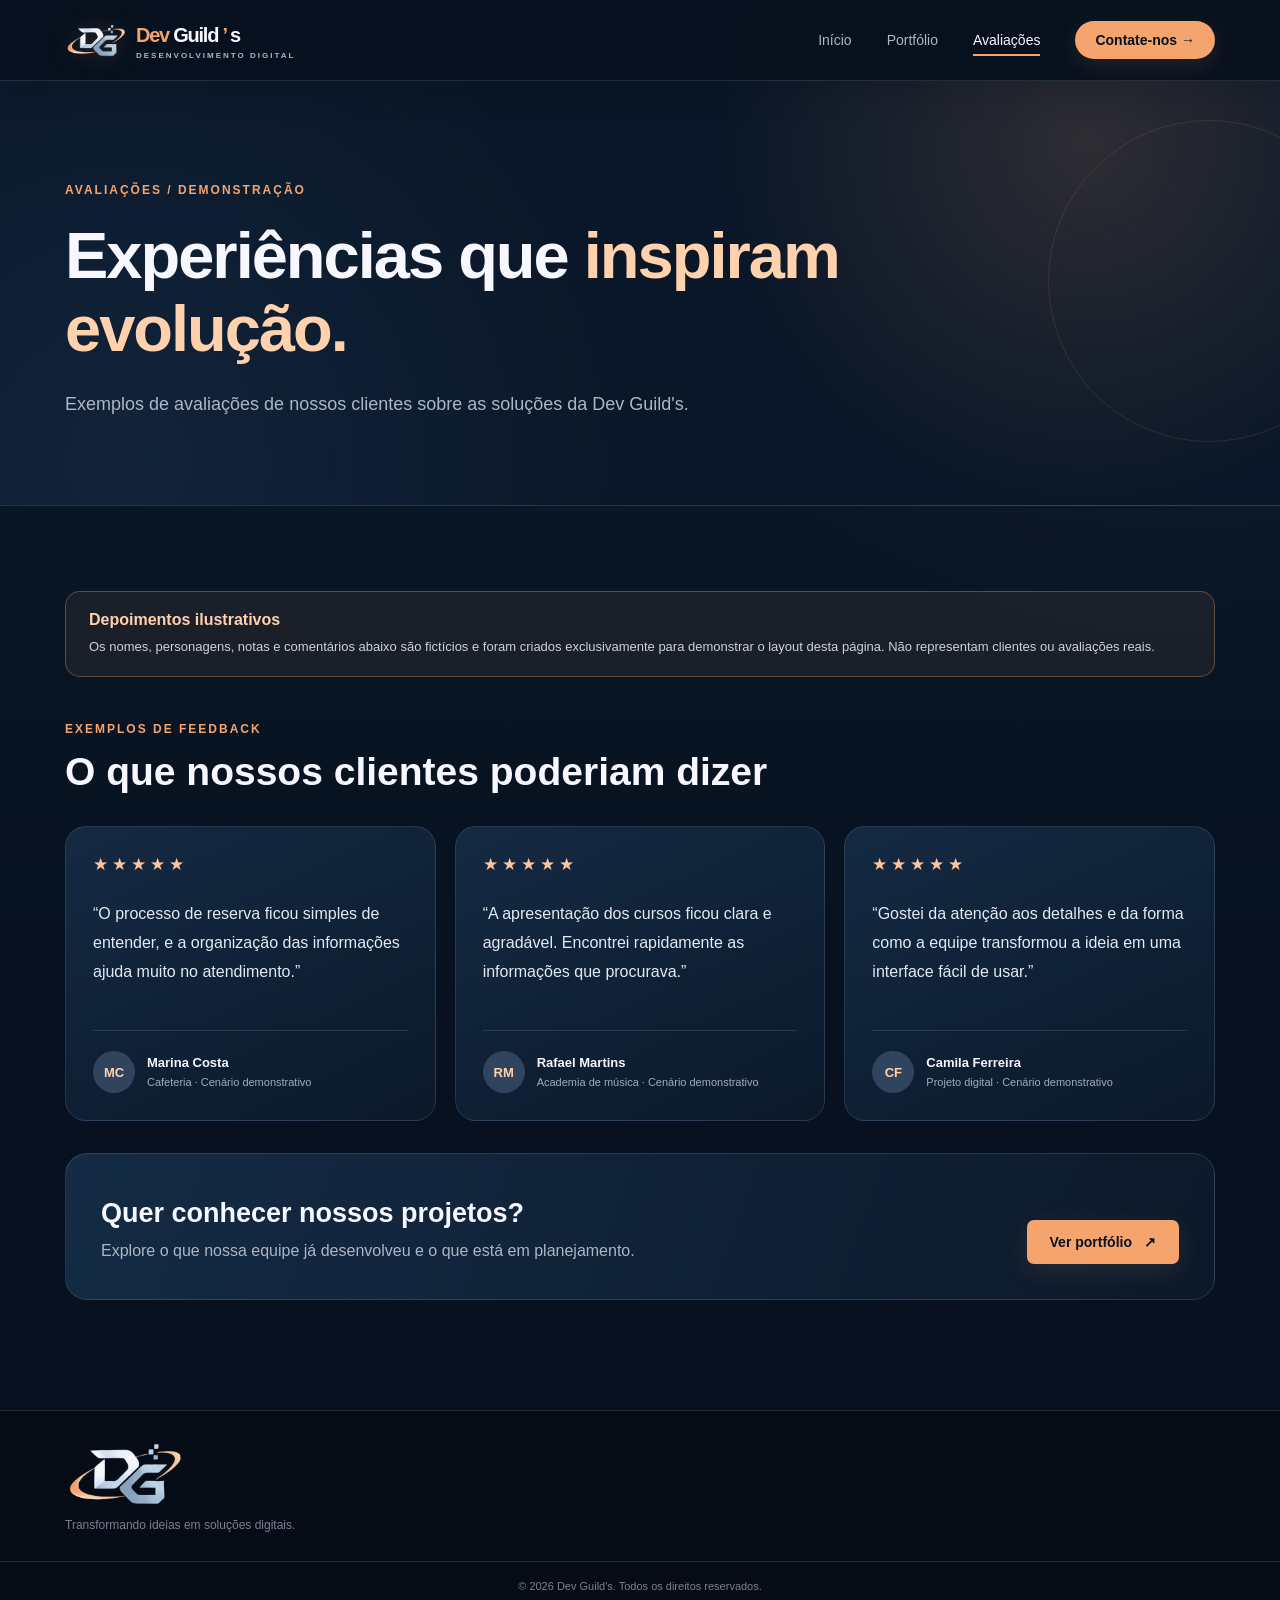
==== avaliacoes.html @ 4b27360e "Add files via upload" ====
<!doctype html>
<html lang="pt-BR">
<head>
    <meta charset="utf-8" />
    <meta content="width=device-width, initial-scale=1.0" name="viewport" />
    <meta
      content="Avaliações — Dev Guild’s, soluções digitais e tecnologia."
      name="description"
    />
    <title>Avaliações | Dev Guild's</title>
    <link href="style.css" rel="stylesheet" />

</head>
<body>
    <!-- CABEÇALHO -->
    <header class="cabecalho">
        <div class="container">
            <a class="logo" href="index.html">
            <img alt="Logo Dev Guild's" src="assets/logo-DevGuild's.png" />
            <span class="marca-nome">
                <span class="marca-dev"> Dev </span>
                <span class="marca-guild">
                Guild
                <span class="marca-apostrofo"> ’ </span>
                s
                </span>
                <small> DESENVOLVIMENTO DIGITAL </small>
            </span>
            </a>

            <nav class="menu" id="menu">
                <a href="index.html"> Início </a>
                <a href="portfolio.html"> Portfólio </a>
                <a class="ativo" href="avaliacoes.html"> Avaliações </a>
                <a class="botao-contato" href="contato.html"> Contate-nos <span> → </span></a>
            </nav>

            <button aria-label="Abrir menu" class="botao-menu" id="botaoMenu">
                ☰
            </button>
        </div>
    </header>

    <main class="pagina-interna">
        <section class="pagina-hero">
            <div class="container">
                <span class="destaque-pequeno"> AVALIAÇÕES / DEMONSTRAÇÃO </span>
                <h1> Experiências que <span> inspiram evolução. </span></h1>
                <p>
                    Exemplos de avaliações de nossos clientes sobre as soluções da Dev
                    Guild's.
                </p>
            </div>
        </section>

        <section class="pagina-secao">
            <div class="container">

                <div class="aviso-demo">
                    <strong> Depoimentos ilustrativos </strong>
                    <p>
                        Os nomes, personagens, notas e comentários abaixo são fictícios e
                        foram criados exclusivamente para demonstrar o layout desta
                        página. Não representam clientes ou avaliações reais.
                    </p>
                </div>

                <div class="secao-cabecalho">
                    <div>
                        <span class="destaque-pequeno"> EXEMPLOS DE FEEDBACK </span>
                        <h2>O que nossos clientes poderiam dizer</h2>
                    </div>
                </div>

                <div class="avaliacoes-grid">
                    <article class="avaliacao-card">
                        <div aria-label="Cinco estrelas" class="avaliacao-estrelas">
                            ★★★★★
                        </div>
                        <p class="avaliacao-frase">
                            “O processo de reserva ficou simples de entender, e a
                            organização das informações ajuda muito no atendimento.”
                        </p>
                        
                    
                        <div class="avaliacao-pessoa">
                            <span aria-hidden="true" class="avaliacao-avatar"> MC </span>
                            <div>
                                <strong> Marina Costa </strong>
                                <small> Cafeteria · Cenário demonstrativo </small>
                            </div>
                        </div>
                    </article>

                    <article class="avaliacao-card">
                        <div aria-label="Cinco estrelas" class="avaliacao-estrelas">
                            ★★★★★
                        </div>
                        <p class="avaliacao-frase">
                            “A apresentação dos cursos ficou clara e agradável. Encontrei
                            rapidamente as informações que procurava.”
                        </p>
                        <div class="avaliacao-pessoa">
                            <span aria-hidden="true" class="avaliacao-avatar"> RM </span>
                            <div>
                                <strong> Rafael Martins </strong>
                                <small> Academia de música · Cenário demonstrativo </small>
                            </div>
                        </div>
                    </article>

                    <article class="avaliacao-card">
                        <div aria-label="Cinco estrelas" class="avaliacao-estrelas">
                            ★★★★★
                        </div>
                        <p class="avaliacao-frase">
                            “Gostei da atenção aos detalhes e da forma como a equipe
                            transformou a ideia em uma interface fácil de usar.”
                        </p>
                        <div class="avaliacao-pessoa">
                            <span aria-hidden="true" class="avaliacao-avatar"> CF </span>
                            <div>
                                <strong> Camila Ferreira </strong>
                                <small> Projeto digital · Cenário demonstrativo </small>
                            </div>
                        </div>
                    </article>
                </div>

                <div class="projeto-convite">
                    <div>
                        <h2>Quer conhecer nossos projetos?</h2>
                        <p>
                            Explore o que nossa equipe já desenvolveu e o que está em
                            planejamento.
                        </p>
                    </div>
                    <a class="botao-principal" href="portfolio.html"> Ver portfólio <span> ↗ </span></a>
                </div>
            </div>
        </section>
    </main>

    <!-- RODAPÉ -->
    <footer class="rodape">
        <div class="container rodape-conteudo">
            <div class="rodape-logo">
                <img alt="Dev Guild's" src="assets/logo-DevGuild's.png" />
                <p>Transformando ideias em soluções digitais.</p>
            </div>
        </div>
        <div class="rodape-final">
            <div class="container">
                <p>
                    ©
                    <span id="ano"> </span>
                    Dev Guild's. Todos os direitos reservados.
                </p>
            </div>
        </div>
    </footer>

    <script src="script.js"></script>
  
</body>
</html>
---- style.css ----
/* ========================================
   CONFIGURAÇÕES GERAIS
======================================== */

:root {
    --azul-fundo: #07111f;
    --azul-claro: #0d1b2d;
    --azul-card: #102136;
    --laranja: #f0a46b;
    --laranja-claro: #ffc49b;
    --branco: #f7f7ff;
    --cinza: #adb6c4;
    --cinza-escuro: #778292;
    --borda: rgba(255, 255, 255, 0.10);
}

* {
    margin: 0;
    padding: 0;
    box-sizing: border-box;
}

html {
    scroll-behavior: smooth;
}

body {
    font-family: Arial, Helvetica, sans-serif;
    background-color: var(--azul-fundo);
    color: var(--branco);
}

a {
    text-decoration: none;
    color: inherit;
}

img {
    max-width: 100%;
    display: block;
}

.container {
    width: 90%;
    max-width: 1150px;
    margin: 0 auto;
}

/* ========================================
   CABEÇALHO
======================================== */

.cabecalho {
    width: 100%;
    background-color: rgba(7, 17, 31, 0.96);
    border-bottom: 1px solid var(--borda);
    position: fixed;
    top: 0;
    left: 0;
    z-index: 1000;
}

.cabecalho .container {
    height: 80px;
    display: flex;
    align-items: center;
    justify-content: space-between;
}

/* LOGO + NOME */

.logo {
    display: flex;
    align-items: center;
    gap: 12px;
    text-decoration: none;
}

.logo img {
    width: 85px;
    height: 55px;
    object-fit: contain;
    border-radius: 5px;
}

.logo span {
    color: var(--branco);
    font-size: 20px;
    font-weight: bold;
    white-space: nowrap;
}

.menu {
    display: flex;
    align-items: center;
    gap: 35px;
}

.menu > a {
    color: var(--cinza);
    font-size: 14px;
    transition: 0.3s;
}

.menu > a:hover,
.menu > a.ativo {
    color: var(--branco);
}

.menu > a.ativo {
    position: relative;
}

.menu > a.ativo::after {
    content: "";
    width: 100%;
    height: 2px;
    background-color: var(--laranja);
    position: absolute;
    left: 0;
    bottom: -8px;
}

.menu .botao-contato {
    padding: 11px 20px;
    background-color: var(--laranja);
    color: var(--azul-fundo);
    border-radius: 30px;
    font-weight: bold;
}

.menu .botao-contato:hover {
    color: var(--azul-fundo);
    background-color: var(--laranja-claro);
}

.botao-menu {
    display: none;
    background: none;
    border: none;
    color: var(--branco);
    font-size: 27px;
    cursor: pointer;
}

/* ========================================
   INÍCIO
======================================== */

.inicio {
    min-height: 720px;
    display: flex;
    align-items: center;
    padding-top: 80px;
    background:
        radial-gradient(
            circle at 80% 40%,
            rgba(240, 164, 107, 0.08),
            transparent 28%
        ),
        var(--azul-fundo);
}

.inicio-conteudo {
    display: grid;
    grid-template-columns: 1fr 1fr;
    gap: 80px;
    align-items: center;
}

.destaque-pequeno {
    color: var(--laranja);
    font-size: 12px;
    font-weight: bold;
    letter-spacing: 2px;
}

.inicio-texto h1 {
    max-width: 600px;
    margin-top: 17px;
    font-size: 57px;
    line-height: 1.08;
    letter-spacing: -2px;
}

.inicio-texto h1 span {
    color: var(--laranja-claro);
}

.inicio-texto p {
    max-width: 550px;
    margin-top: 25px;
    color: var(--cinza);
    font-size: 16px;
    line-height: 1.7;
}

.botao-principal {
    display: inline-flex;
    align-items: center;
    gap: 12px;
    margin-top: 30px;
    padding: 14px 23px;
    background-color: var(--laranja);
    color: var(--azul-fundo);
    border-radius: 7px;
    font-size: 14px;
    font-weight: bold;
    transition: 0.3s;
}

.botao-principal:hover {
    background-color: var(--laranja-claro);
    transform: translateY(-2px);
}

/* ========================================
   IMAGEM DO NOTEBOOK
======================================== */

.inicio-imagem {
    position: relative;
}

.inicio-imagem img {
    position: relative;
    width: 100%;
    max-height: 440px;
    object-fit: cover;
    border-radius: 15px;
    z-index: 2;
    box-shadow: 0 20px 50px rgba(0, 0, 0, 0.35);
}

.imagem-detalhe {
    width: 90%;
    height: 90%;
    position: absolute;
    right: -18px;
    bottom: -18px;
    border: 1px solid rgba(240, 164, 107, 0.35);
    border-radius: 15px;
}

/* ========================================
   TECNOLOGIAS
======================================== */

.tecnologias {
    padding: 90px 0;
    background-color: #0a1626;
    border-top: 1px solid var(--borda);
    border-bottom: 1px solid var(--borda);
}

.titulo-secao {
    text-align: center;
    margin-bottom: 50px;
}

.titulo-secao > span {
    color: var(--laranja);
    font-size: 11px;
    font-weight: bold;
    letter-spacing: 2px;
}

.titulo-secao h2 {
    margin-top: 8px;
    font-size: 34px;
}

.titulo-secao p {
    max-width: 530px;
    margin: 12px auto 0;
    color: var(--cinza);
    font-size: 14px;
    line-height: 1.6;
}

/* ÍCONES */

.lista-tecnologias {
    display: grid;
    grid-template-columns: repeat(6, 1fr);
    gap: 18px;
}

.tecnologia {
    min-height: 155px;
    display: flex;
    flex-direction: column;
    align-items: center;
    justify-content: center;
    gap: 14px;
    padding: 20px;
    background-color: var(--azul-card);
    border: 1px solid var(--borda);
    border-radius: 10px;
    transition: 0.3s;
}

.tecnologia:hover {
    transform: translateY(-5px);
    border-color: rgba(240, 164, 107, 0.5);
}

.icone-tecnologia {
    width: 65px;
    height: 65px;
    display: flex;
    align-items: center;
    justify-content: center;
}

.icone-tecnologia img {
    width: 55px;
    height: 55px;
    object-fit: contain;
}

.tecnologia p {
    color: var(--branco);
    font-size: 13px;
    font-weight: bold;
}

/* ========================================
   SOBRE
======================================== */

.sobre {
    padding: 110px 0;
}

.sobre-conteudo {
    display: grid;
    grid-template-columns: 0.9fr 1.1fr;
    gap: 100px;
    align-items: center;
}

/* LOGO GRANDE */

.sobre-logo {
    display: flex;
    justify-content: center;
}

.logo-fundo {
    width: 390px;
    height: 390px;
    display: flex;
    align-items: center;
    justify-content: center;
    padding: 35px;
    border-radius: 50%;
    background:
        radial-gradient(
            circle,
            rgba(240, 164, 107, 0.12),
            transparent 65%
        );
    border: 1px solid rgba(240, 164, 107, 0.15);
}

.logo-fundo img {
    width: 260px;
    border-radius: 12px;
    box-shadow: 0 20px 50px rgba(0, 0, 0, 0.3);
}

/* TEXTO SOBRE */

.sobre-texto h2 {
    margin-top: 12px;
    font-size: 42px;
    line-height: 1.15;
}

.sobre-texto h2 span {
    color: var(--laranja-claro);
}

.sobre-texto p {
    max-width: 600px;
    margin-top: 20px;
    color: var(--cinza);
    font-size: 15px;
    line-height: 1.7;
}

.link-sobre {
    display: inline-flex;
    gap: 10px;
    margin-top: 25px;
    color: var(--laranja-claro);
    font-size: 14px;
    font-weight: bold;
    transition: 0.3s;
}

.link-sobre:hover {
    gap: 15px;
}

/* ========================================
   RODAPÉ
======================================== */

.rodape {
    background-color: #050c16;
    border-top: 1px solid var(--borda);
}

.rodape-conteudo {
    min-height: 150px;
    display: flex;
    align-items: center;
    justify-content: space-between;
}

.rodape-logo img {
    width: 120px;
    margin-bottom: 12px;
    border-radius: 5px;
}

.rodape-logo p {
    color: var(--cinza-escuro);
    font-size: 12px;
}

/* REDES SOCIAIS */

.redes-sociais {
    display: flex;
    gap: 12px;
}

.redes-sociais a {
    width: 42px;
    height: 42px;
    display: flex;
    align-items: center;
    justify-content: center;
    background-color: var(--azul-card);
    border: 1px solid var(--borda);
    border-radius: 50%;
    transition: 0.3s;
}

.redes-sociais a:hover {
    transform: translateY(-4px);
    border-color: var(--laranja);
}

.redes-sociais img {
    width: 21px;
    height: 21px;
    object-fit: contain;
}

.rodape-final {
    padding: 18px 0;
    border-top: 1px solid var(--borda);
}

.rodape-final p {
    text-align: center;
    color: var(--cinza-escuro);
    font-size: 11px;
}

/* ========================================
   RESPONSIVIDADE - TABLET
======================================== */

@media (max-width: 900px) {
    .inicio {
        padding: 140px 0 80px;
    }

    .inicio-conteudo {
        grid-template-columns: 1fr;
        gap: 50px;
    }

    .inicio-texto {
        text-align: center;
    }

    .inicio-texto h1,
    .inicio-texto p {
        margin-left: auto;
        margin-right: auto;
    }

    .inicio-imagem {
        max-width: 650px;
        margin: 0 auto;
    }

    .lista-tecnologias {
        grid-template-columns: repeat(3, 1fr);
    }

    .sobre-conteudo {
        grid-template-columns: 1fr;
        gap: 50px;
    }

    .sobre-texto {
        text-align: center;
    }

    .sobre-texto p {
        margin-left: auto;
        margin-right: auto;
    }

}

/* ========================================
   RESPONSIVIDADE - CELULAR
======================================== */

@media (max-width: 700px) {
    .cabecalho .container {
        height: 70px;
    }

    .logo {
        gap: 8px;
    }

    .logo img {
        width: 65px;
        height: 45px;
        object-fit: contain;
    }

    .logo span {
        font-size: 16px;
    }

    .botao-menu {
        display: block;
    }

    .menu {
        width: 100%;
        position: absolute;
        top: 70px;
        left: 0;
        display: none;
        flex-direction: column;
        gap: 0;
        padding: 15px 5% 25px;
        background-color: #07111f;
        border-bottom: 1px solid var(--borda);
    }

    .menu.aberto {
        display: flex;
    }

    .menu > a {
        width: 100%;
        padding: 15px 0;
        border-bottom: 1px solid var(--borda);
    }

    .menu > a.ativo::after {
        display: none;
    }

    .menu .botao-contato {
        width: auto;
        margin-top: 15px;
        padding: 12px 20px;
        border: none;
        text-align: center;
    }

    /* INÍCIO */

    .inicio {
        min-height: auto;
        padding: 130px 0 70px;
    }

    .inicio-texto h1 {
        font-size: 40px;
        letter-spacing: -1px;
    }

    .inicio-texto p {
        font-size: 14px;
    }

    /* TECNOLOGIAS */

    .tecnologias {
        padding: 70px 0;
    }

    .titulo-secao h2 {
        font-size: 29px;
    }

    .lista-tecnologias {
        grid-template-columns: repeat(2, 1fr);
        gap: 12px;
    }

    .tecnologia {
        min-height: 135px;
        padding: 15px;
    }

    .icone-tecnologia {
        width: 55px;
        height: 55px;
    }

    .icone-tecnologia img {
        width: 48px;
        height: 48px;
    }

    /* SOBRE */

    .sobre {
        padding: 75px 0;
    }

    .logo-fundo {
        width: 280px;
        height: 280px;
    }

    .logo-fundo img {
        width: 200px;
    }

    .sobre-texto h2 {
        font-size: 33px;
    }

    .sobre-texto p {
        font-size: 14px;
    }

    /* RODAPÉ */

    .rodape-conteudo {
        flex-direction: column;
        justify-content: center;
        gap: 30px;
        padding: 40px 0;
        text-align: center;
    }

}

/* ========================================
   CELULARES PEQUENOS
======================================== */

@media (max-width: 400px) {
    .logo img {
        width: 55px;
        height: 40px;
    }

    .logo span {
        font-size: 14px;
    }

    .inicio-texto h1 {
        font-size: 35px;
    }

    .lista-tecnologias {
        grid-template-columns: 1fr 1fr;
    }

    .tecnologia {
        min-height: 125px;
    }

}

/* PÁGINAS INTERNAS */
.pagina-interna {
    padding-top:80px;
    min-height:70vh;
}

.pagina-hero {
    padding:100px 0 85px;
    background:radial-gradient(ellipse at 85% 20%,rgba(240,164,107,.13),transparent 48%),linear-gradient(145deg,#0d1b2d,#07111f);
    border-bottom:1px solid var(--borda);
}

.pagina-hero .container {
    max-width:1150px;
}

.pagina-hero h1 {
    max-width:780px;
    font-size:clamp(38px,5.5vw,65px);
    line-height:1.12;
    margin:22px 0;
    color:var(--branco);
}

.pagina-hero h1 span {
    color:var(--laranja-claro);
}

.pagina-hero p {
    max-width:650px;
    color:var(--cinza);
    font-size:18px;
    line-height:1.8;
}

.pagina-secao {
    padding:85px 0 110px;
}

.cards-projetos {
    display:grid;
    grid-template-columns:repeat(2,minmax(0,1fr));
    gap:26px;
}

.cartao-projeto,.painel-central,.form-contato {
    background:linear-gradient(150deg,#102136,#0b192a);
    border:1px solid var(--borda);
    border-radius:20px;
    padding:35px;
}

.cartao-projeto h2,.painel-central h2,.sobre-pagina h2,.contato-layout h2 {
    font-size:clamp(24px,3vw,32px);
    margin:15px 0;
    color:var(--branco);
}

.cartao-projeto p,.painel-central p,.sobre-pagina p,.contato-layout p {
    color:var(--cinza);
    line-height:1.85;
    margin-bottom:22px;
}

.etiqueta {
    color:var(--laranja-claro);
    font-size:12px;
    font-weight:700;
    letter-spacing:2px;
}

.simbolo-projeto {
    display:grid;
    place-items:center;
    width:90px;
    height:90px;
    margin:30px 0 15px;
    border-radius:20px;
    background:rgba(240,164,107,.12);
    font-size:39px;
    color:var(--laranja-claro);
}

.tags {
    display:flex;
    flex-wrap:wrap;
    gap:9px;
    margin:25px 0;
}

.tags span {
    font-size:12px;
    color:var(--laranja-claro);
    border:1px solid rgba(240,164,107,.25);
    padding:8px 12px;
    border-radius:30px;
}

.painel-central {
    text-align:center;
    max-width:760px;
    margin:auto;
    padding:65px 40px;
}

.painel-central p {
    max-width:530px;
    margin:0 auto 30px;
}

.painel-central .botao-principal {
    display:inline-flex;
}

.sobre-pagina {
    display:grid;
    grid-template-columns: minmax(220px, .8fr) 1.2fr;
    align-items:center;
    gap:65px;
    margin-bottom:60px;
}

.painel-logo {
    display:grid;
    place-items:center;
    min-height:300px;
    background:var(--azul-card);
    border:1px solid var(--borda);
    border-radius:25px;
    padding:40px;
}

.painel-logo img {
    max-width:230px;
}

.valores-grid {
    display:grid;
    grid-template-columns:repeat(3,minmax(0,1fr));
    gap:22px;
}

.contato-layout {
    display:grid;
    grid-template-columns:.8fr 1.2fr;
    gap:65px;
    align-items:start;
}

.form-contato {
    display:grid;
    gap:12px;
}

.form-contato label {
    font-weight:700;
    font-size:14px;
}

.form-contato input,.form-contato textarea {
    width:100%;
    background:#07111f;
    color:var(--branco);
    border:1px solid #344356;
    border-radius:10px;
    padding:14px 16px;
    font:inherit;
    resize:vertical;
}

.form-contato input:focus,.form-contato textarea:focus {
    outline:2px solid var(--laranja);
    outline-offset:1px;
}

.form-contato button {
    border:0;
    cursor:pointer;
    justify-content:center;
    margin-top:10px;
}

.nota {
    font-size:13px;
    color:var(--cinza-escuro);
}

@media(max-width:800px) {
    .pagina-hero {
        padding:70px 0
    }

    .pagina-secao {
        padding:60px 0
    }

    .cards-projetos,.sobre-pagina,.valores-grid,.contato-layout {
        grid-template-columns:1fr;
        gap:22px
    }

    .painel-central {
        padding:40px 24px
    }

    .cartao-projeto {
        padding:25px
    }

    .sobre-pagina {
        margin-bottom:25px
    }

    .pagina-hero p {
        font-size:16px
    }

}

/* Identidade visual renovada: marca, portfólio e avaliações */
:root {
    --laranja:#f5a46d;
    --laranja-claro:#ffd1ac;
    --borda:rgba(186,208,233,.15)
}

body {
    font-family:Inter,"Segoe UI",Arial,sans-serif;
    background:radial-gradient(circle at 92% 5%,rgba(240,164,107,.065),transparent 30%),#07111f
}

.cabecalho {
    background:rgba(7,17,31,.9);
    backdrop-filter:blur(18px);
    -webkit-backdrop-filter:blur(18px);
    box-shadow:0 10px 35px rgba(0,0,0,.13)
}

.logo {
    gap:9px;
    flex-shrink:0;
    transition:transform .2s ease
}

.logo:hover {
    transform:translateY(-2px)
}

.logo img {
    width:62px;
    height:57px;
    object-fit:contain;
    filter:drop-shadow(0 0 12px rgba(245,164,109,.22))
}

.logo .marca-nome {
    display:flex;
    flex-direction:column;
    align-items:flex-start;
    justify-content:center;
    gap:0;
    font-size:25px;
    font-weight:850;
    line-height:1;
    letter-spacing:-1.25px;
    white-space:nowrap;
    color:#f7f7ff
}

.logo .marca-dev {
    display:inline;
    color:#f5a46d
}

.logo .marca-guild {
    display:inline;
    color:#f7f7ff
}

.logo .marca-apostrofo {
    color:#f5a46d
}

.logo .marca-nome {
    display:block
}

.logo .marca-nome small {
    display:block;
    margin-top:6px;
    font-size:8px;
    font-weight:700;
    letter-spacing:2px;
    color:#adb6c4
}

.logo .marca-nome>.marca-dev,.logo .marca-nome>.marca-guild {
    display:inline
}

.menu .botao-contato,.botao-principal {
    box-shadow:0 7px 25px rgba(240,164,107,.12);
    transition:transform .2s,box-shadow .2s
}

.menu .botao-contato:hover,.botao-principal:hover {
    transform:translateY(-3px);
    box-shadow:0 12px 30px rgba(240,164,107,.24)
}

.pagina-hero {
    position:relative;
    overflow:hidden;
    background:radial-gradient(circle at 85% 15%,rgba(245,164,109,.15),transparent 32%),radial-gradient(circle at 10% 90%,rgba(61,107,164,.15),transparent 42%),#0a1728
}

.pagina-hero:after {
    content:"";
    position:absolute;
    right:-90px;
    top:40px;
    width:320px;
    height:320px;
    border:1px solid rgba(245,164,109,.13);
    border-radius:50%;
    pointer-events:none
}

.pagina-hero h1 {
    letter-spacing:-2px
}

.pagina-secao {
    background:linear-gradient(180deg,rgba(18,39,63,.24),transparent 55%)
}

.hero-indicadores {
    display:flex;
    flex-wrap:wrap;
    gap:12px;
    margin-top:34px
}

.hero-indicadores span {
    padding:9px 15px;
    border:1px solid var(--borda);
    border-radius:30px;
    color:#d8e1ec;
    font-size:12px;
    background:rgba(255,255,255,.035)
}

.secao-cabecalho {
    display:flex;
    justify-content:space-between;
    align-items:end;
    gap:25px;
    margin-bottom:32px
}

.secao-cabecalho h2 {
    font-size:clamp(27px,3.4vw,39px);
    margin-top:13px
}

.secao-cabecalho>p {
    max-width:340px;
    color:var(--cinza);
    line-height:1.7
}

.cards-projetos {
    grid-template-columns:repeat(3,minmax(0,1fr));
    gap:19px
}

.cartao-projeto {
    position:relative;
    display:flex;
    flex-direction:column;
    min-height:415px;
    overflow:hidden;
    padding:28px;
    border-radius:22px;
    background:linear-gradient(155deg,#142a43,#0c1a2b 70%);
    transition:transform .25s,border-color .25s,box-shadow .25s
}

.cartao-projeto:hover,.avaliacao-card:hover {
    transform:translateY(-6px);
    border-color:rgba(245,164,109,.5);
    box-shadow:0 22px 50px rgba(0,0,0,.24)
}

.cartao-projeto:before {
    content:"";
    position:absolute;
    inset:0 0 auto;
    height:3px;
    background:linear-gradient(90deg,#f5a46d,transparent)
}

.projeto-topo {
    display:flex;
    justify-content:space-between;
    align-items:center;
    gap:8px
}

.projeto-topo .etiqueta {
    font-size:10px;
    line-height:1.4
}

.projeto-numero {
    font-size:12px;
    color:#8999ad
}

.projeto-icone {
    display:grid;
    place-items:center;
    width:67px;
    height:67px;
    margin:26px 0 16px;
    border:1px solid rgba(245,164,109,.22);
    border-radius:18px;
    background:rgba(245,164,109,.09);
    font-size:34px;
    color:#ffd1ac
}

.projeto-categoria {
    font-size:11px!important;
    text-transform:uppercase;
    letter-spacing:1.4px;
    color:#f5a46d!important;
    margin:0!important
}

.cartao-projeto h2 {
    font-size:29px;
    margin:9px 0 8px
}

.cartao-projeto h3 {
    font-size:14px;
    line-height:1.5;
    color:#dbe6f2;
    font-weight:600;
    margin-bottom:13px
}

.cartao-projeto>p:not(.projeto-categoria) {
    font-size:14px;
    line-height:1.7;
    margin-bottom:20px
}

.projeto-rodape {
    margin-top:auto;
    border-top:1px solid var(--borda);
    padding-top:19px;
    display:flex;
    justify-content:space-between;
    gap:8px;
    align-items:center;
    font-size:12px;
    color:#9eafc2
}

.projeto-rodape a {
    color:#ffd1ac;
    font-weight:700;
    white-space:nowrap
}

.projeto-rodape a:hover {
    text-decoration:underline
}

.projeto-convite {
    display:flex;
    justify-content:space-between;
    align-items:center;
    gap:25px;
    padding:35px;
    margin-top:32px;
    border:1px solid var(--borda);
    border-radius:22px;
    background:linear-gradient(110deg,#142b45,#0c192a)
}

.projeto-convite h2 {
    font-size:27px;
    margin:9px 0
}

.projeto-convite p {
    color:var(--cinza);
    line-height:1.6
}

.projeto-convite .botao-principal {
    white-space:nowrap
}

.aviso-demo {
    padding:19px 23px;
    margin-bottom:42px;
    border:1px solid rgba(245,164,109,.32);
    border-radius:15px;
    background:rgba(245,164,109,.07)
}

.aviso-demo strong {
    color:#ffd1ac
}

.aviso-demo p {
    color:#c8d3e1;
    line-height:1.65;
    font-size:13px;
    margin-top:7px
}

.avaliacoes-grid {
    display:grid;
    grid-template-columns:repeat(3,minmax(0,1fr));
    gap:19px
}

.avaliacao-card {
    display:flex;
    flex-direction:column;
    min-height:295px;
    padding:27px;
    border:1px solid var(--borda);
    border-radius:21px;
    background:linear-gradient(155deg,#142a43,#0b192a);
    transition:transform .25s,border-color .25s,box-shadow .25s
}

.avaliacao-estrelas {
    color:#ffc49b;
    letter-spacing:4px;
    font-size:17px
}

.avaliacao-frase {
    font-size:16px;
    line-height:1.8;
    color:#e4eaf2;
    margin:25px 0;
    flex:1
}

.avaliacao-pessoa {
    display:flex;
    align-items:center;
    gap:12px;
    border-top:1px solid var(--borda);
    padding-top:20px
}

.avaliacao-avatar {
    display:grid;
    place-items:center;
    width:42px;
    height:42px;
    border-radius:50%;
    background:#30445d;
    color:#ffd1ac;
    font-weight:800;
    font-size:13px
}

.avaliacao-pessoa strong,.avaliacao-pessoa small {
    display:block
}

.avaliacao-pessoa strong {
    font-size:13px
}

.avaliacao-pessoa small {
    font-size:11px;
    color:#9facbd;
    margin-top:5px;
    line-height:1.4
}

@media(max-width:1000px) {
    .cards-projetos,.avaliacoes-grid {
        grid-template-columns:repeat(2,minmax(0,1fr))
    }

    .logo .marca-nome {
        font-size:21px
    }

    .logo img {
        width:52px
    }

}

@media(max-width:700px) {
    .cards-projetos,.avaliacoes-grid {
        grid-template-columns:1fr
    }

    .secao-cabecalho,.projeto-convite {
        align-items:flex-start;
        flex-direction:column
    }

    .projeto-convite {
        padding:25px
    }

    .cartao-projeto {
        min-height:0
    }

    .pagina-hero h1 {
        letter-spacing:-1px
    }

    .logo .marca-nome {
        font-size:20px
    }

    .logo .marca-nome small {
        font-size:7px;
        letter-spacing:1.4px
    }

    .logo img {
        width:48px;
        height:47px
    }

}

@media(prefers-reduced-motion:reduce) {
    .cartao-projeto,.avaliacao-card,.logo {
        transition:none
    }

}

/* Botões do portfólio: site principal e código secundário */
.projeto-rodape {
    flex-wrap:wrap;
    align-items:center;
}

.projeto-links {
    display:flex;
    flex-wrap:wrap;
    gap:9px;
    align-items:center;
}

.projeto-rodape .projeto-links a {
    display:inline-flex;
    align-items:center;
    justify-content:center;
    padding:10px 13px;
    border-radius:10px;
    font-size:12px;
    line-height:1.3;
    text-decoration:none;
    white-space:normal;
    transition:background .2s,transform .2s,border-color .2s;
}

.projeto-rodape .projeto-links a:hover {
    text-decoration:none;
    transform:translateY(-2px);
}

.projeto-link-principal {
    background:var(--laranja-claro);
    color:#111b28!important;
    border:1px solid var(--laranja-claro);
}

.projeto-link-principal:hover {
    background:#ffdabd;
}

.projeto-link-secundario {
    background:rgba(255,255,255,.04);
    color:var(--branco)!important;
    border:1px solid rgba(255,255,255,.25);
}

.projeto-link-secundario:hover {
    border-color:var(--laranja-claro);
    background:rgba(255,196,155,.1);
}

.projeto-indisponivel {
    color:var(--cinza);
    font-weight:700;
}

.botao-principal,.botao-principal:hover,.botao-principal:focus,.botao-principal:active,.nav-contato,.nav-contato:hover,.nav-contato:focus,.nav-contato:active {
    text-decoration:none;
}

/* ========================================
   PORTFÓLIO: IMAGENS DOS PROJETOS
   Para trocar uma logo, altere o src da imagem em portfolio.html.
======================================== */
.projeto-imagem {
    width: 100%;
    height: 145px;
    margin: 24px 0 18px;
    display: flex;
    align-items: center;
    justify-content: center;
    padding: 18px;
    border: 1px solid var(--borda);
    border-radius: 16px;
    background: rgba(255, 255, 255, 0.045);
}

.projeto-imagem img {
    max-width: 100%;
    max-height: 100%;
    width: auto;
    height: auto;
    object-fit: contain;
}

.projeto-placeholder {
    color: var(--cinza);
    font-size: 13px;
    text-align: center;
}
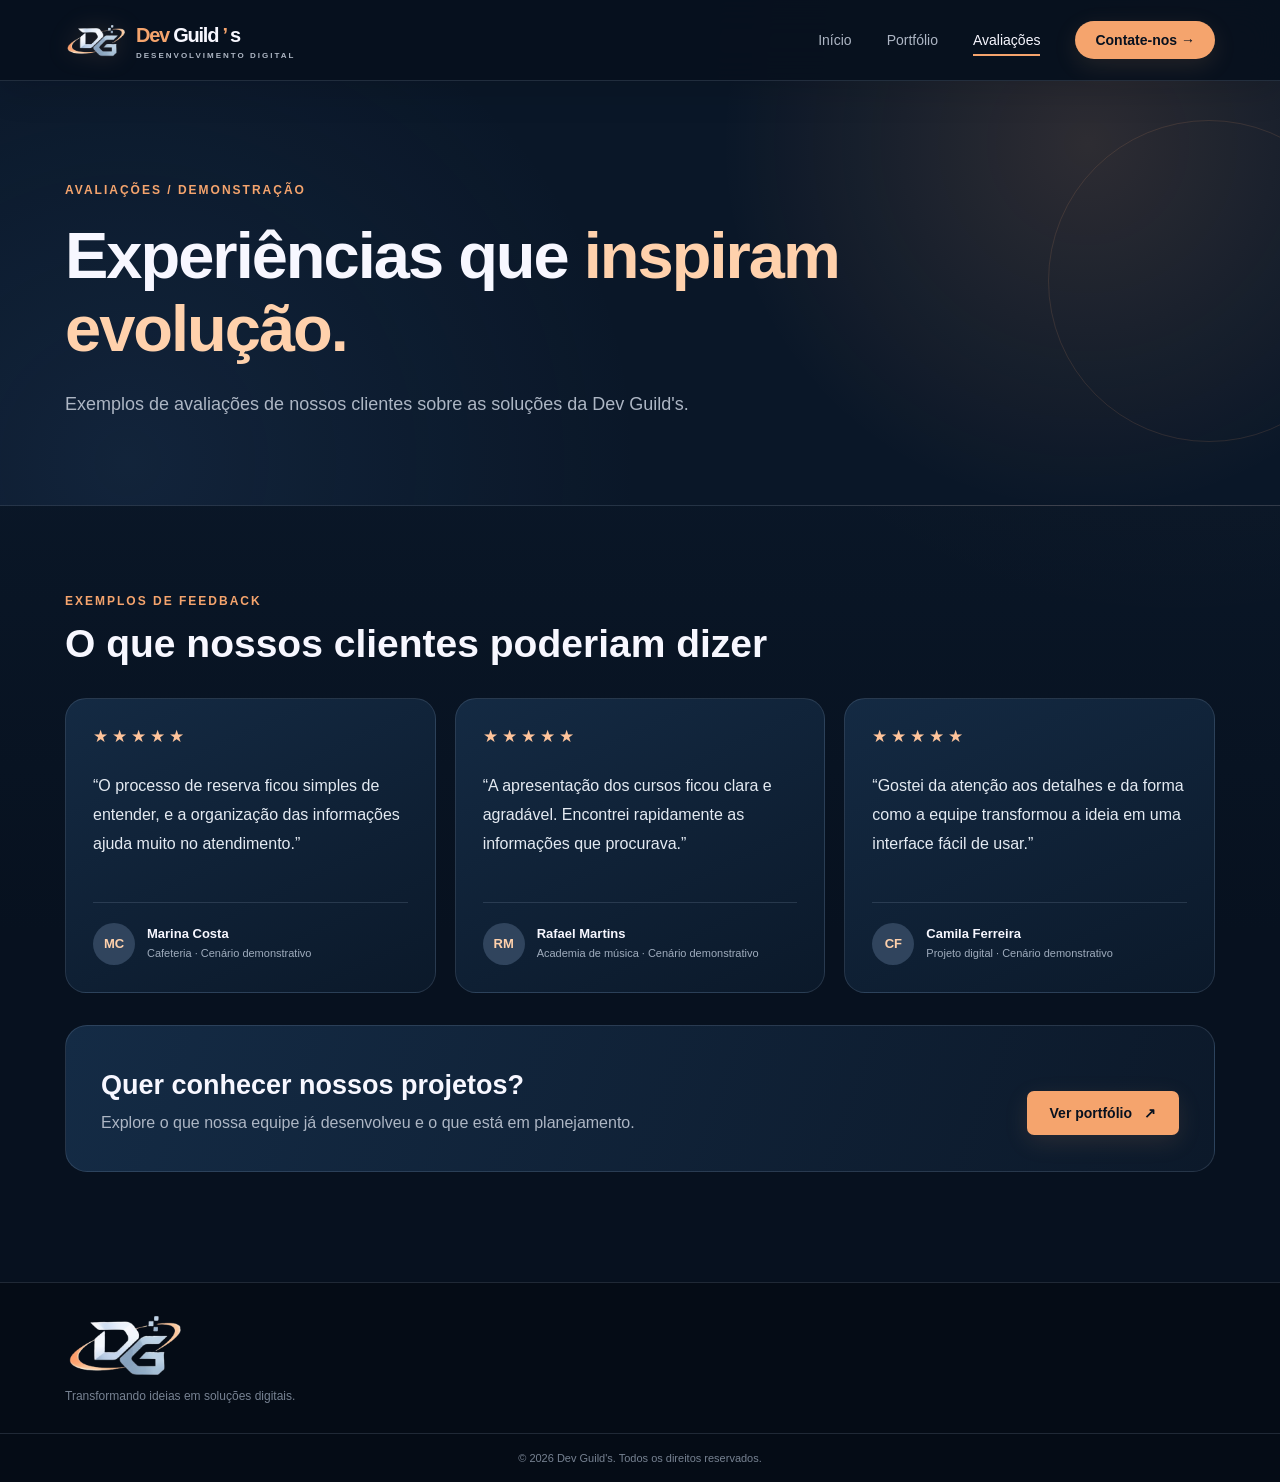
==== commit baca46c2: "Update avaliacoes.html" ====
--- a/avaliacoes.html
+++ b/avaliacoes.html
@@ -55,16 +55,6 @@
 
         <section class="pagina-secao">
             <div class="container">
-
-                <div class="aviso-demo">
-                    <strong> Depoimentos ilustrativos </strong>
-                    <p>
-                        Os nomes, personagens, notas e comentários abaixo são fictícios e
-                        foram criados exclusivamente para demonstrar o layout desta
-                        página. Não representam clientes ou avaliações reais.
-                    </p>
-                </div>
-
                 <div class="secao-cabecalho">
                     <div>
                         <span class="destaque-pequeno"> EXEMPLOS DE FEEDBACK </span>
--- a/style.css
+++ b/style.css
@@ -1417,9 +1417,10 @@
     align-items: center;
     justify-content: center;
     padding: 18px;
-    border: 1px solid var(--borda);
+
+    background: #1c324a;
+    border: 1px solid rgba(255, 255, 255, 0.14);
     border-radius: 16px;
-    background: rgba(255, 255, 255, 0.045);
 }
 
 .projeto-imagem img {
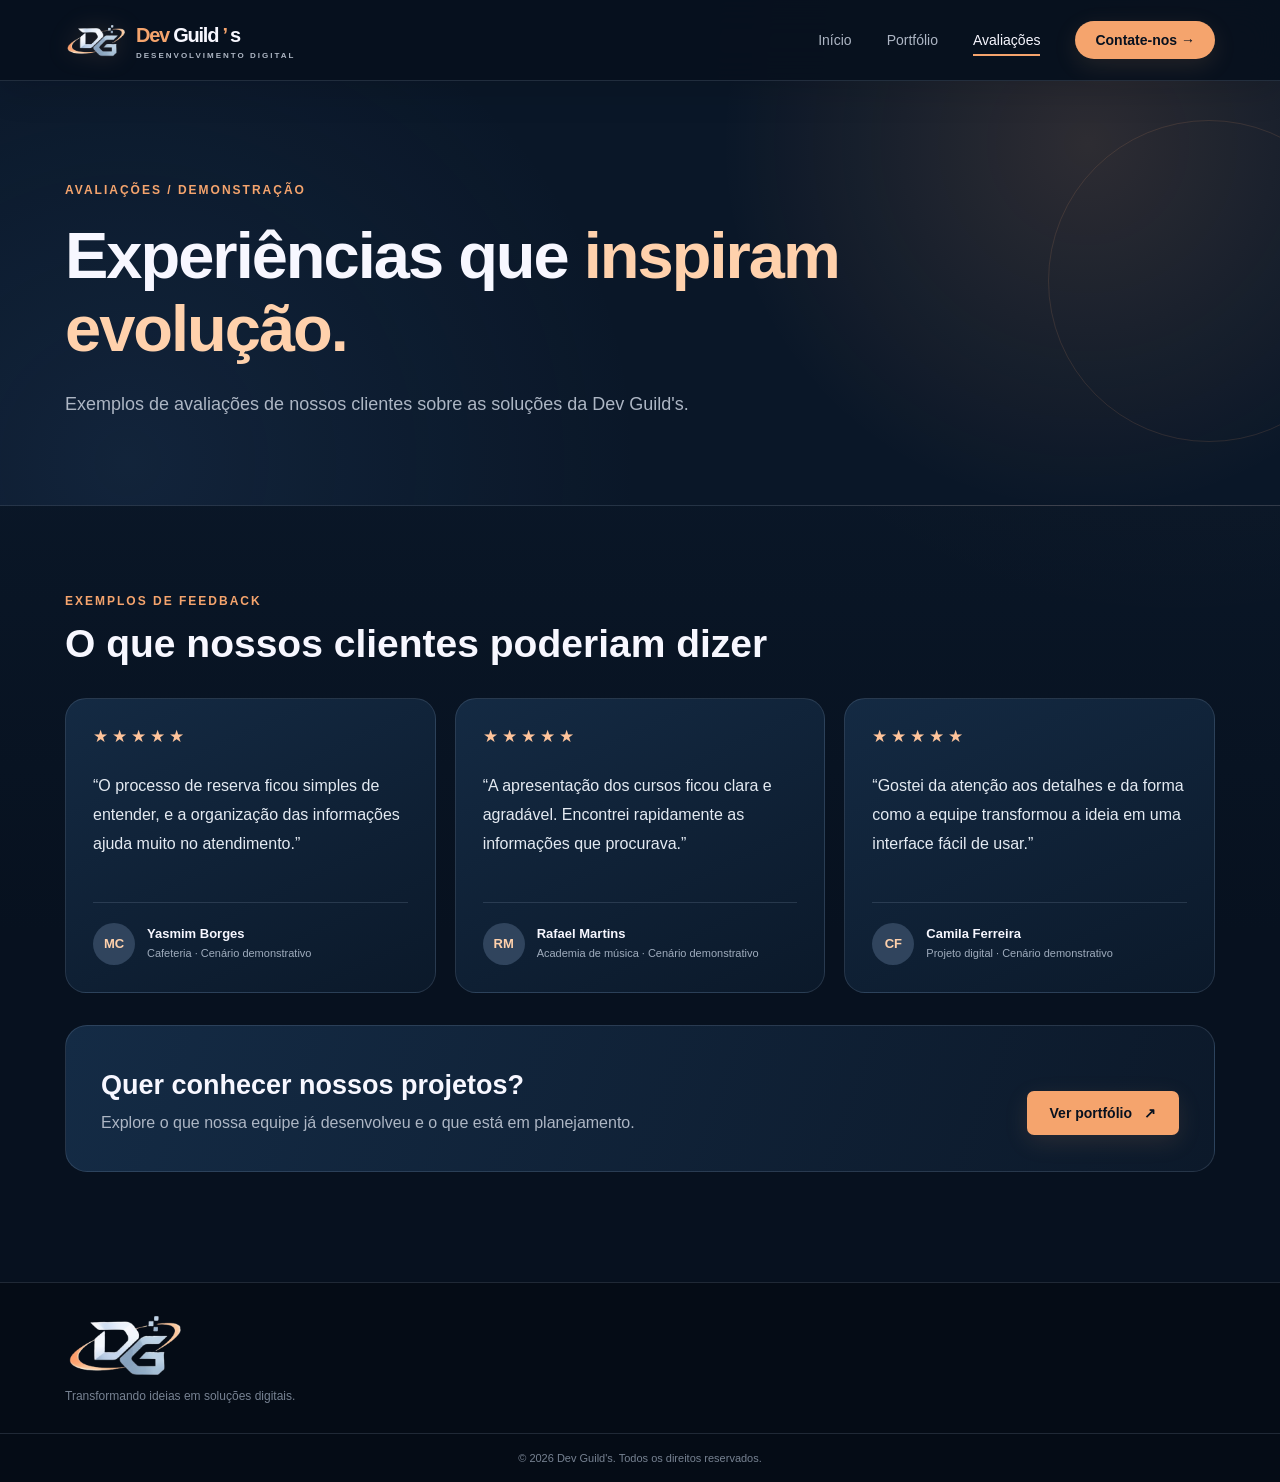
==== commit 10a57f40: "Update avaliacoes.html" ====
--- a/avaliacoes.html
+++ b/avaliacoes.html
@@ -76,7 +76,7 @@
                         <div class="avaliacao-pessoa">
                             <span aria-hidden="true" class="avaliacao-avatar"> MC </span>
                             <div>
-                                <strong> Marina Costa </strong>
+                                <strong> Yasmim Borges </strong>
                                 <small> Cafeteria · Cenário demonstrativo </small>
                             </div>
                         </div>
